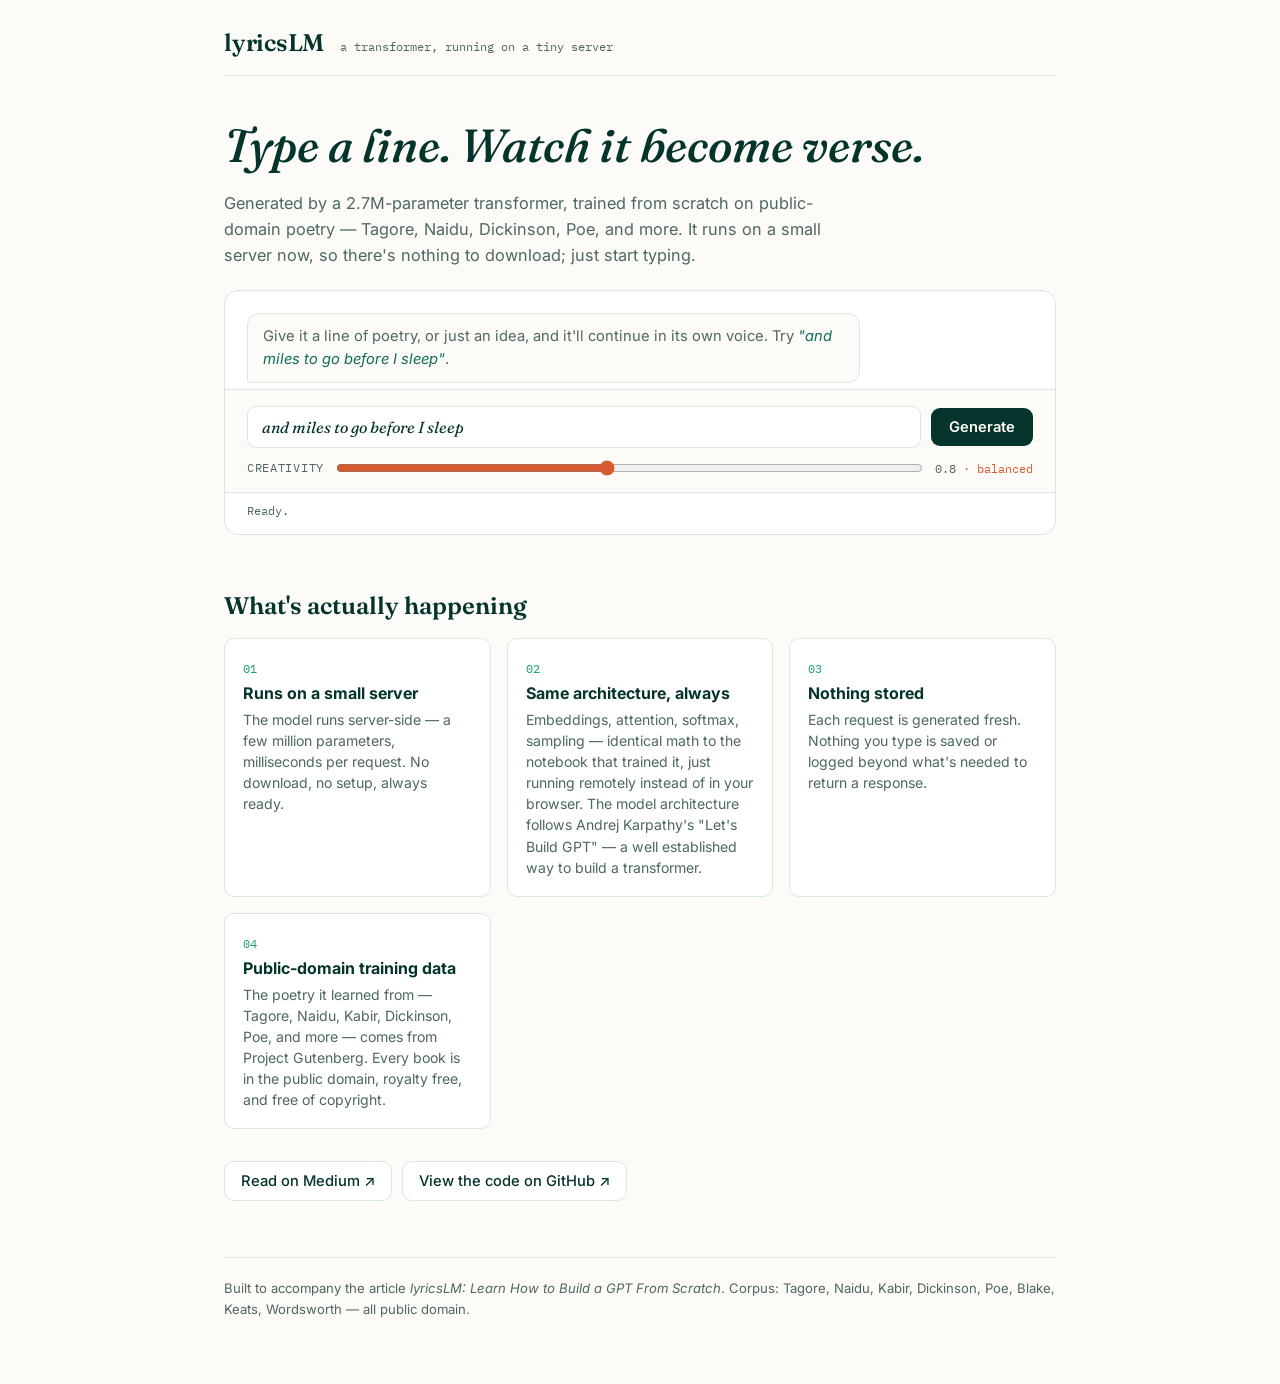
==== frontend/index.html @ ad1e3934 "Merge demo into main page, update copy, add data-source card, update GitHub link" ====
<!doctype html>
<html lang="en">
<head>
<meta charset="utf-8">
<meta name="viewport" content="width=device-width, initial-scale=1">
<title>lyricsLM — a transformer, running on a tiny server</title>
<meta name="description" content="A 2.7M-parameter transformer, trained from scratch on public-domain poetry — Tagore, Naidu, Dickinson, Poe, and more. Type a line and watch it become verse.">
<link rel="preconnect" href="https://fonts.googleapis.com">
<link rel="preconnect" href="https://fonts.gstatic.com" crossorigin>
<link href="https://fonts.googleapis.com/css2?family=Fraunces:ital,opsz,wght@0,9..144,400;0,9..144,600;1,9..144,500&family=Inter:wght@400;500;600&family=IBM+Plex+Mono:wght@400;500&display=swap" rel="stylesheet">
<link rel="stylesheet" href="css/styles.css">
</head>
<body>

<div class="page">

  <header class="topbar">
    <div class="brand">
      <span class="brand-mark">lyricsLM</span>
      <span class="brand-tag">a transformer, running on a tiny server</span>
    </div>
  </header>

  <section class="intro">
    <h1>Type a line. Watch it become verse.</h1>
    <p>Generated by a 2.7M-parameter transformer, trained from scratch on public-domain
      poetry — Tagore, Naidu, Dickinson, Poe, and more. It runs on a small server now,
      so there's nothing to download; just start typing.</p>
  </section>

  <div class="chat-panel">
    <div class="chat-log" id="chat-log">
      <div class="bubble model intro-bubble">
        <div class="bubble-inner">Give it a line of poetry, or just an idea, and it'll continue in its own voice. Try <em>"and miles to go before I sleep"</em>.</div>
      </div>
    </div>

    <div class="composer">
      <div class="composer-row">
        <input id="seed-input" type="text" placeholder="and miles to go before I sleep" value="and miles to go before I sleep">
        <button id="send-btn">Generate</button>
      </div>
      <div class="controls-row">
        <div class="temp-control">
          <span class="temp-name">Creativity</span>
          <input type="range" id="temp-slider" min="0.2" max="1.5" step="0.1" value="0.8">
          <span class="temp-readout" id="temp-readout">0.8 <span class="temp-mood">· balanced</span></span>
        </div>
      </div>
    </div>

    <div class="status-line" id="status-line">Ready.</div>
  </div>

  <section class="how-panel">
    <h2>What's actually happening</h2>
    <div class="how-grid">
      <div class="how-card">
        <span class="how-num">01</span>
        <h3>Runs on a small server</h3>
        <p>The model runs server-side — a few million parameters, milliseconds per
          request. No download, no setup, always ready.</p>
      </div>
      <div class="how-card">
        <span class="how-num">02</span>
        <h3>Same architecture, always</h3>
        <p>Embeddings, attention, softmax, sampling — identical math to the notebook
          that trained it, just running remotely instead of in your browser. The model
          architecture follows Andrej Karpathy's "Let's Build GPT" — a well established
          way to build a transformer.</p>
      </div>
      <div class="how-card">
        <span class="how-num">03</span>
        <h3>Nothing stored</h3>
        <p>Each request is generated fresh. Nothing you type is saved or logged beyond
          what's needed to return a response.</p>
      </div>
      <div class="how-card">
        <span class="how-num">04</span>
        <h3>Public-domain training data</h3>
        <p>The poetry it learned from — Tagore, Naidu, Kabir, Dickinson, Poe, and more —
          comes from Project Gutenberg. Every book is in the public domain, royalty free,
          and free of copyright.</p>
      </div>
    </div>
  </section>

  <div class="landing-links">
    <a class="landing-link" href="https://medium.com/@biswas.partha/lyricslm-build-and-train-a-gpt-style-language-model-from-scratch-53d97773d7e1?sharedUserId=biswas.partha" target="_blank" rel="noopener">
      Read on Medium ↗
    </a>
    <a class="landing-link" href="https://github.com/parthabiswas1/lyricsLM/blob/main/notebook/lyricsLM_public.ipynb" target="_blank" rel="noopener">
      View the code on GitHub ↗
    </a>
  </div>

  <footer class="foot">
    Built to accompany the article <em>lyricsLM: Learn How to Build a GPT From Scratch</em>.
    Corpus: Tagore, Naidu, Kabir, Dickinson, Poe, Blake, Keats, Wordsworth — all public domain.
  </footer>

</div>

<script src="js/app.js"></script>
</body>
</html>
---- frontend/css/styles.css ----
:root {
  --ink: #04342C;
  --green-deep: #0F6E56;
  --green: #1D9E75;
  --green-pale: #E7F3EE;
  --orange: #D85A30;
  --orange-pale: #FBEAE3;
  --paper: #FCFBF7;
  --paper-raised: #FFFFFF;
  --line: #DCE6E1;
  --text: #16302A;
  --text-soft: #4C685F;
  --radius: 10px;
  --serif: 'Fraunces', Georgia, serif;
  --sans: 'Inter', -apple-system, BlinkMacSystemFont, sans-serif;
  --mono: 'IBM Plex Mono', ui-monospace, monospace;
}

* { box-sizing: border-box; }

html, body {
  margin: 0;
  background: var(--paper);
  color: var(--text);
  font-family: var(--sans);
  -webkit-font-smoothing: antialiased;
}

a { color: var(--green-deep); }

.page {
  max-width: 880px;
  margin: 0 auto;
  padding: 0 24px 64px;
}

/* ---- top bar ---- */

.topbar {
  display: flex;
  align-items: baseline;
  justify-content: space-between;
  padding: 28px 0 18px;
  border-bottom: 1px solid var(--line);
  flex-wrap: wrap;
  gap: 8px;
}

.brand-mark {
  font-family: var(--serif);
  font-weight: 600;
  font-size: 1.5rem;
  color: var(--ink);
  letter-spacing: -0.01em;
}

.brand-tag {
  font-family: var(--mono);
  font-size: 0.78rem;
  color: var(--text-soft);
  margin-left: 12px;
}

.brand-link {
  font-family: var(--mono);
  font-size: 0.82rem;
  text-decoration: none;
  color: var(--green-deep);
  white-space: nowrap;
}
.brand-link:hover { color: var(--orange); }

/* ---- banner ---- */

.banner {
  margin-top: 18px;
  padding: 12px 16px;
  background: var(--orange-pale);
  border: 1px solid #F0C7B4;
  border-radius: var(--radius);
  font-size: 0.9rem;
  color: #8A3A1E;
}

/* ---- intro ---- */

.intro { margin-top: 44px; }

.intro h1 {
  font-family: var(--serif);
  font-weight: 500;
  font-style: italic;
  font-size: clamp(2rem, 5vw, 2.9rem);
  line-height: 1.12;
  margin: 0 0 18px;
  color: var(--ink);
}

.intro p {
  max-width: 60ch;
  font-size: 1.02rem;
  line-height: 1.6;
  color: var(--text-soft);
  margin: 0;
}

/* ---- checkpoint picker ---- */

.checkpoint-picker { margin-top: 40px; }

.picker-label {
  font-family: var(--mono);
  font-size: 0.75rem;
  text-transform: uppercase;
  letter-spacing: 0.08em;
  color: var(--text-soft);
  margin-bottom: 10px;
}

.tabs {
  display: flex;
  gap: 10px;
  flex-wrap: wrap;
}

.tab {
  flex: 1 1 140px;
  display: flex;
  flex-direction: column;
  align-items: flex-start;
  gap: 2px;
  padding: 12px 16px;
  background: var(--paper-raised);
  border: 1px solid var(--line);
  border-radius: var(--radius);
  cursor: pointer;
  font-family: var(--sans);
  text-align: left;
  transition: border-color 0.15s ease, background 0.15s ease, transform 0.1s ease;
}

.tab:hover:not(:disabled) { border-color: var(--green); transform: translateY(-1px); }
.tab:disabled { opacity: 0.55; cursor: default; }

.tab .tab-label {
  font-weight: 600;
  font-size: 0.98rem;
  color: var(--ink);
}
.tab .tab-sub {
  font-family: var(--mono);
  font-size: 0.72rem;
  color: var(--text-soft);
}

.tab.active {
  background: var(--ink);
  border-color: var(--ink);
}
.tab.active .tab-label { color: var(--paper); }
.tab.active .tab-sub { color: var(--green); }

/* ---- checkpoint load progress ---- */

.load-progress {
  margin-top: 12px;
  height: 5px;
  background: var(--green-pale);
  border-radius: 999px;
  overflow: hidden;
}

.load-progress-fill {
  height: 100%;
  width: 0%;
  background: var(--green);
  border-radius: 999px;
  transition: width 0.15s ease;
}

.tab.loading { position: relative; }
.tab.loading .tab-sub::after {
  content: ' \00b7 loading\2026';
  color: var(--orange);
}

/* ---- chat panel ---- */

.chat-panel {
  margin-top: 22px;
  border: 1px solid var(--line);
  border-radius: 14px;
  background: var(--paper-raised);
  overflow: hidden;
}

.chat-log {
  padding: 22px 22px 6px;
  max-height: 420px;
  overflow-y: auto;
  display: flex;
  flex-direction: column;
  gap: 14px;
}

.bubble { display: flex; }
.bubble.user { justify-content: flex-end; }
.bubble.model { justify-content: flex-start; }

.bubble-inner {
  max-width: 78%;
  padding: 11px 15px;
  border-radius: 12px;
  line-height: 1.55;
  font-size: 0.98rem;
  white-space: pre-wrap;
}

.bubble.user .bubble-inner {
  background: var(--green-pale);
  color: var(--ink);
  border-bottom-right-radius: 3px;
}

.bubble.model .bubble-inner {
  background: var(--paper);
  border: 1px solid var(--line);
  color: var(--ink);
  font-family: var(--serif);
  font-style: italic;
  font-size: 1.05rem;
  border-bottom-left-radius: 3px;
}

.bubble.model.intro-bubble .bubble-inner {
  font-family: var(--sans);
  font-style: normal;
  color: var(--text-soft);
  font-size: 0.92rem;
}

.bubble.model.intro-bubble em { color: var(--green-deep); font-style: italic; }

/* ---- composer ---- */

.composer {
  border-top: 1px solid var(--line);
  padding: 16px 22px 14px;
  background: var(--paper);
}

.composer-row {
  display: flex;
  align-items: center;
  gap: 10px;
}

.composer-row + .controls-row { margin-top: 10px; }

#seed-input {
  flex: 1;
  font-family: var(--serif);
  font-style: italic;
  font-size: 1rem;
  padding: 10px 14px;
  border: 1px solid var(--line);
  border-radius: 9px;
  background: var(--paper-raised);
  color: var(--ink);
}
#seed-input:focus { outline: 2px solid var(--green); outline-offset: 1px; }

#send-btn {
  font-family: var(--sans);
  font-weight: 600;
  font-size: 0.92rem;
  padding: 10px 18px;
  background: var(--ink);
  color: var(--paper);
  border: none;
  border-radius: 9px;
  cursor: pointer;
  white-space: nowrap;
  transition: background 0.15s ease;
}
#send-btn:hover:not(:disabled) { background: var(--green-deep); }
#send-btn:disabled { opacity: 0.5; cursor: default; }

.temp-control {
  display: flex;
  align-items: center;
  gap: 10px;
  width: 100%;
}
.temp-name {
  font-family: var(--mono);
  font-size: 0.72rem;
  text-transform: uppercase;
  letter-spacing: 0.06em;
  color: var(--text-soft);
  white-space: nowrap;
}
#temp-slider {
  flex: 1;
  accent-color: var(--orange);
}
.temp-readout {
  font-family: var(--mono);
  font-size: 0.78rem;
  color: var(--text-soft);
  white-space: nowrap;
  min-width: 96px;
  text-align: right;
}
.temp-mood { color: var(--orange); }

.status-line {
  font-family: var(--mono);
  font-size: 0.76rem;
  color: var(--text-soft);
  padding: 10px 22px 16px;
  border-top: 1px solid var(--line);
}

/* ---- how panel ---- */

.how-panel { margin-top: 56px; }
.how-panel h2 {
  font-family: var(--serif);
  font-weight: 600;
  font-size: 1.5rem;
  color: var(--ink);
  margin: 0 0 18px;
}

.how-grid {
  display: grid;
  grid-template-columns: repeat(auto-fit, minmax(220px, 1fr));
  gap: 16px;
}

.how-card {
  padding: 18px;
  border: 1px solid var(--line);
  border-radius: var(--radius);
  background: var(--paper-raised);
}

.how-num {
  font-family: var(--mono);
  font-size: 0.78rem;
  color: var(--green);
}

.how-card h3 {
  font-family: var(--sans);
  font-size: 1rem;
  margin: 6px 0 6px;
  color: var(--ink);
}

.how-card p {
  font-size: 0.88rem;
  line-height: 1.5;
  color: var(--text-soft);
  margin: 0;
}

/* ---- footer ---- */

.foot {
  margin-top: 56px;
  padding-top: 20px;
  border-top: 1px solid var(--line);
  font-size: 0.82rem;
  color: var(--text-soft);
  line-height: 1.6;
}

/* ---- responsive ---- */

@media (max-width: 640px) {
  .how-grid { grid-template-columns: 1fr; }
  .tabs { flex-direction: column; }
  .tab { flex: 1 1 auto; }
  .landing-links { flex-direction: column; }
}

/* ---- landing page ---- */

.landing-hero { margin-top: 44px; }

.landing-kicker {
  font-family: var(--mono);
  font-size: 0.75rem;
  text-transform: uppercase;
  letter-spacing: 0.08em;
  color: var(--green-deep);
  margin-bottom: 14px;
}

.landing-hero h1 {
  font-family: var(--serif);
  font-weight: 500;
  font-size: clamp(1.7rem, 4.2vw, 2.5rem);
  line-height: 1.28;
  margin: 0 0 20px;
  color: var(--ink);
  max-width: 22ch;
}

.landing-hero .subhead {
  max-width: 62ch;
  font-size: 1.05rem;
  line-height: 1.65;
  color: var(--text-soft);
  margin: 0 0 28px;
}

.landing-links {
  display: flex;
  gap: 10px;
  flex-wrap: wrap;
  margin-bottom: 8px;
}

.page > .landing-links { margin-top: 32px; }

.landing-link {
  display: inline-flex;
  align-items: center;
  gap: 8px;
  padding: 10px 16px;
  border: 1px solid var(--line);
  border-radius: var(--radius);
  background: var(--paper-raised);
  color: var(--ink);
  text-decoration: none;
  font-family: var(--sans);
  font-weight: 500;
  font-size: 0.92rem;
  transition: border-color 0.15s ease, transform 0.1s ease;
}
.landing-link:hover { border-color: var(--green); transform: translateY(-1px); color: var(--green-deep); }

.landing-link.primary {
  background: var(--ink);
  border-color: var(--ink);
  color: var(--paper);
}
.landing-link.primary:hover { background: var(--green-deep); border-color: var(--green-deep); color: var(--paper); }

.landing-tagline {
  margin-top: 56px;
  padding: 32px 0;
  border-top: 1px solid var(--line);
  border-bottom: 1px solid var(--line);
}

.landing-tagline h2 {
  font-family: var(--serif);
  font-weight: 500;
  font-style: italic;
  font-size: clamp(1.8rem, 4.5vw, 2.6rem);
  line-height: 1.15;
  margin: 0 0 16px;
  color: var(--ink);
}

.landing-tagline p {
  max-width: 60ch;
  font-size: 1.02rem;
  line-height: 1.6;
  color: var(--text-soft);
  margin: 0;
}

.landing-cta {
  margin-top: 40px;
  text-align: center;
}

.landing-cta .landing-link.primary {
  padding: 14px 28px;
  font-size: 1rem;
}

/* ---- reduced motion ---- */

@media (prefers-reduced-motion: reduce) {
  .tab { transition: none; }
}
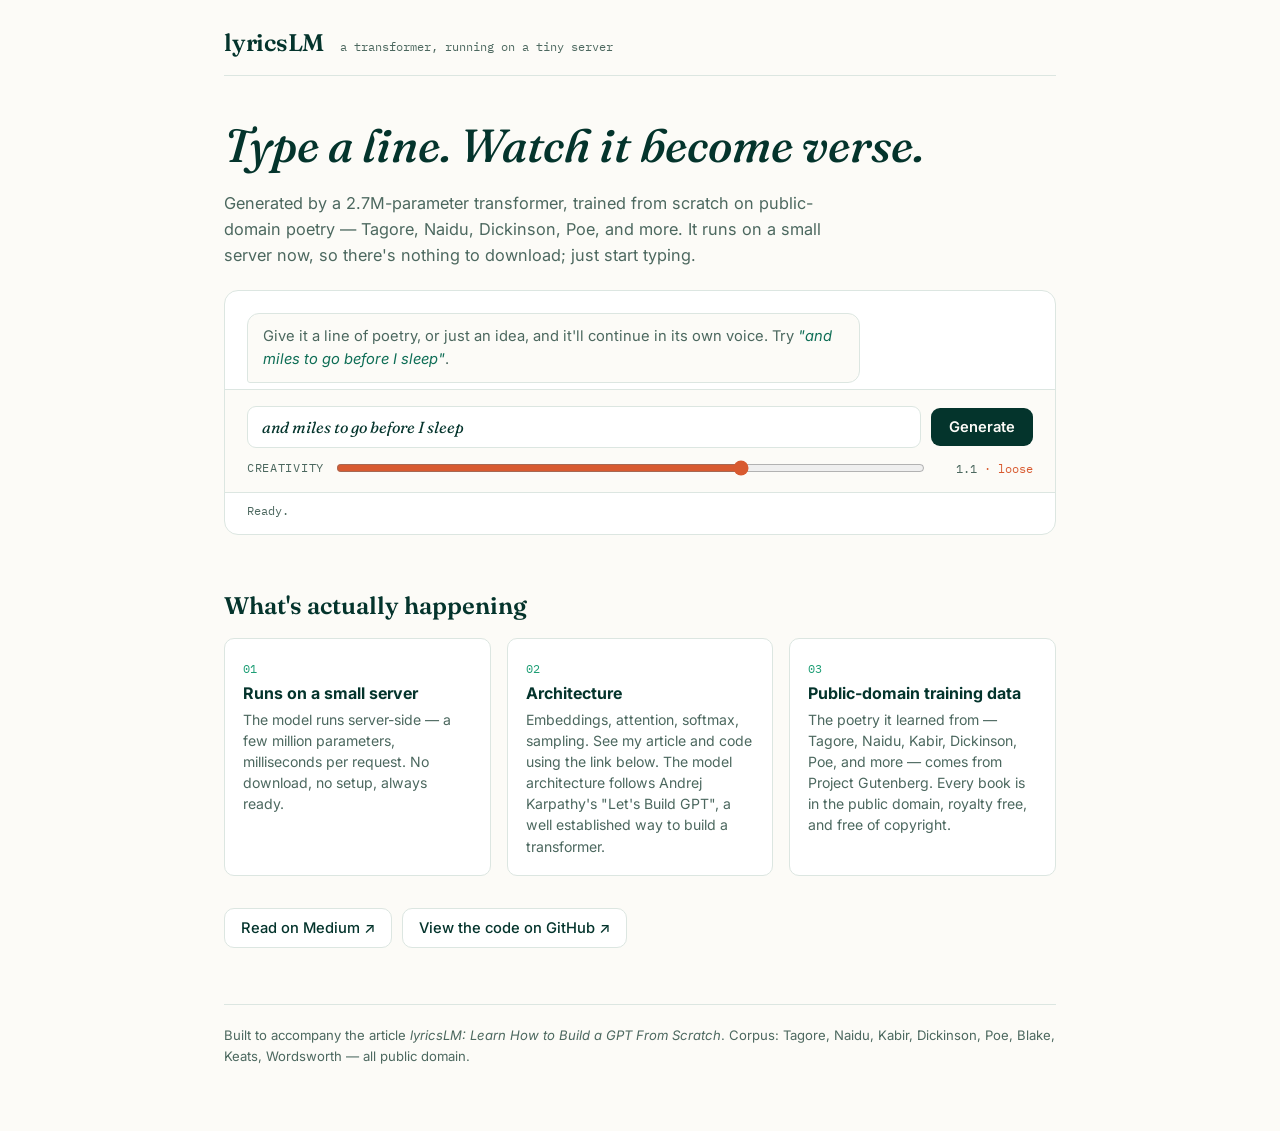
==== commit b41f9383: "Drop card 3, update architecture card copy, default creativity to loose (1.1)" ====
--- a/frontend/index.html
+++ b/frontend/index.html
@@ -43,8 +43,8 @@
       <div class="controls-row">
         <div class="temp-control">
           <span class="temp-name">Creativity</span>
-          <input type="range" id="temp-slider" min="0.2" max="1.5" step="0.1" value="0.8">
-          <span class="temp-readout" id="temp-readout">0.8 <span class="temp-mood">· balanced</span></span>
+          <input type="range" id="temp-slider" min="0.2" max="1.5" step="0.1" value="1.1">
+          <span class="temp-readout" id="temp-readout">1.1 <span class="temp-mood">· loose</span></span>
         </div>
       </div>
     </div>
@@ -63,20 +63,13 @@
       </div>
       <div class="how-card">
         <span class="how-num">02</span>
-        <h3>Same architecture, always</h3>
-        <p>Embeddings, attention, softmax, sampling — identical math to the notebook
-          that trained it, just running remotely instead of in your browser. The model
-          architecture follows Andrej Karpathy's "Let's Build GPT" — a well established
-          way to build a transformer.</p>
+        <h3>Architecture</h3>
+        <p>Embeddings, attention, softmax, sampling. See my article and code using the
+          link below. The model architecture follows Andrej Karpathy's "Let's Build GPT",
+          a well established way to build a transformer.</p>
       </div>
       <div class="how-card">
         <span class="how-num">03</span>
-        <h3>Nothing stored</h3>
-        <p>Each request is generated fresh. Nothing you type is saved or logged beyond
-          what's needed to return a response.</p>
-      </div>
-      <div class="how-card">
-        <span class="how-num">04</span>
         <h3>Public-domain training data</h3>
         <p>The poetry it learned from — Tagore, Naidu, Kabir, Dickinson, Poe, and more —
           comes from Project Gutenberg. Every book is in the public domain, royalty free,
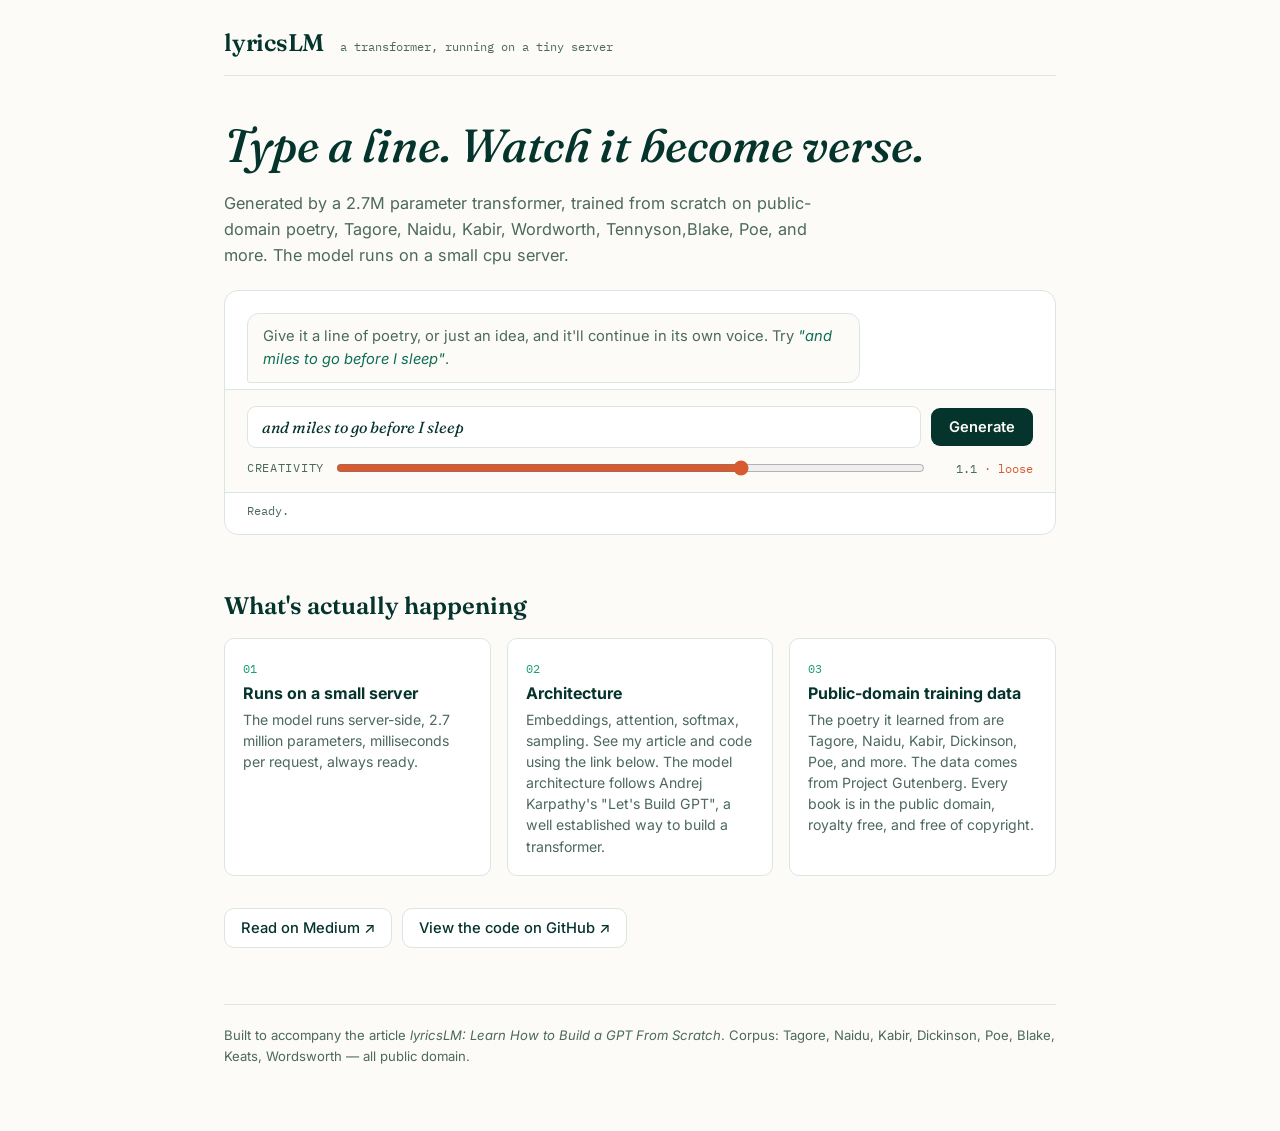
==== commit 2880c553: "Update frontend" ====
--- a/frontend/index.html
+++ b/frontend/index.html
@@ -23,9 +23,9 @@
 
   <section class="intro">
     <h1>Type a line. Watch it become verse.</h1>
-    <p>Generated by a 2.7M-parameter transformer, trained from scratch on public-domain
-      poetry — Tagore, Naidu, Dickinson, Poe, and more. It runs on a small server now,
-      so there's nothing to download; just start typing.</p>
+    <p>Generated by a 2.7M parameter transformer, trained from scratch on public-domain
+      poetry, Tagore, Naidu, Kabir, Wordworth, Tennyson,Blake, Poe, and more. The model runs on a small cpu server.
+      </p>
   </section>
 
   <div class="chat-panel">
@@ -58,8 +58,8 @@
       <div class="how-card">
         <span class="how-num">01</span>
         <h3>Runs on a small server</h3>
-        <p>The model runs server-side — a few million parameters, milliseconds per
-          request. No download, no setup, always ready.</p>
+        <p>The model runs server-side, 2.7 million parameters, milliseconds per
+          request, always ready.</p>
       </div>
       <div class="how-card">
         <span class="how-num">02</span>
@@ -71,8 +71,8 @@
       <div class="how-card">
         <span class="how-num">03</span>
         <h3>Public-domain training data</h3>
-        <p>The poetry it learned from — Tagore, Naidu, Kabir, Dickinson, Poe, and more —
-          comes from Project Gutenberg. Every book is in the public domain, royalty free,
+        <p>The poetry it learned from are Tagore, Naidu, Kabir, Dickinson, Poe, and more.
+          The data comes from Project Gutenberg. Every book is in the public domain, royalty free,
           and free of copyright.</p>
       </div>
     </div>
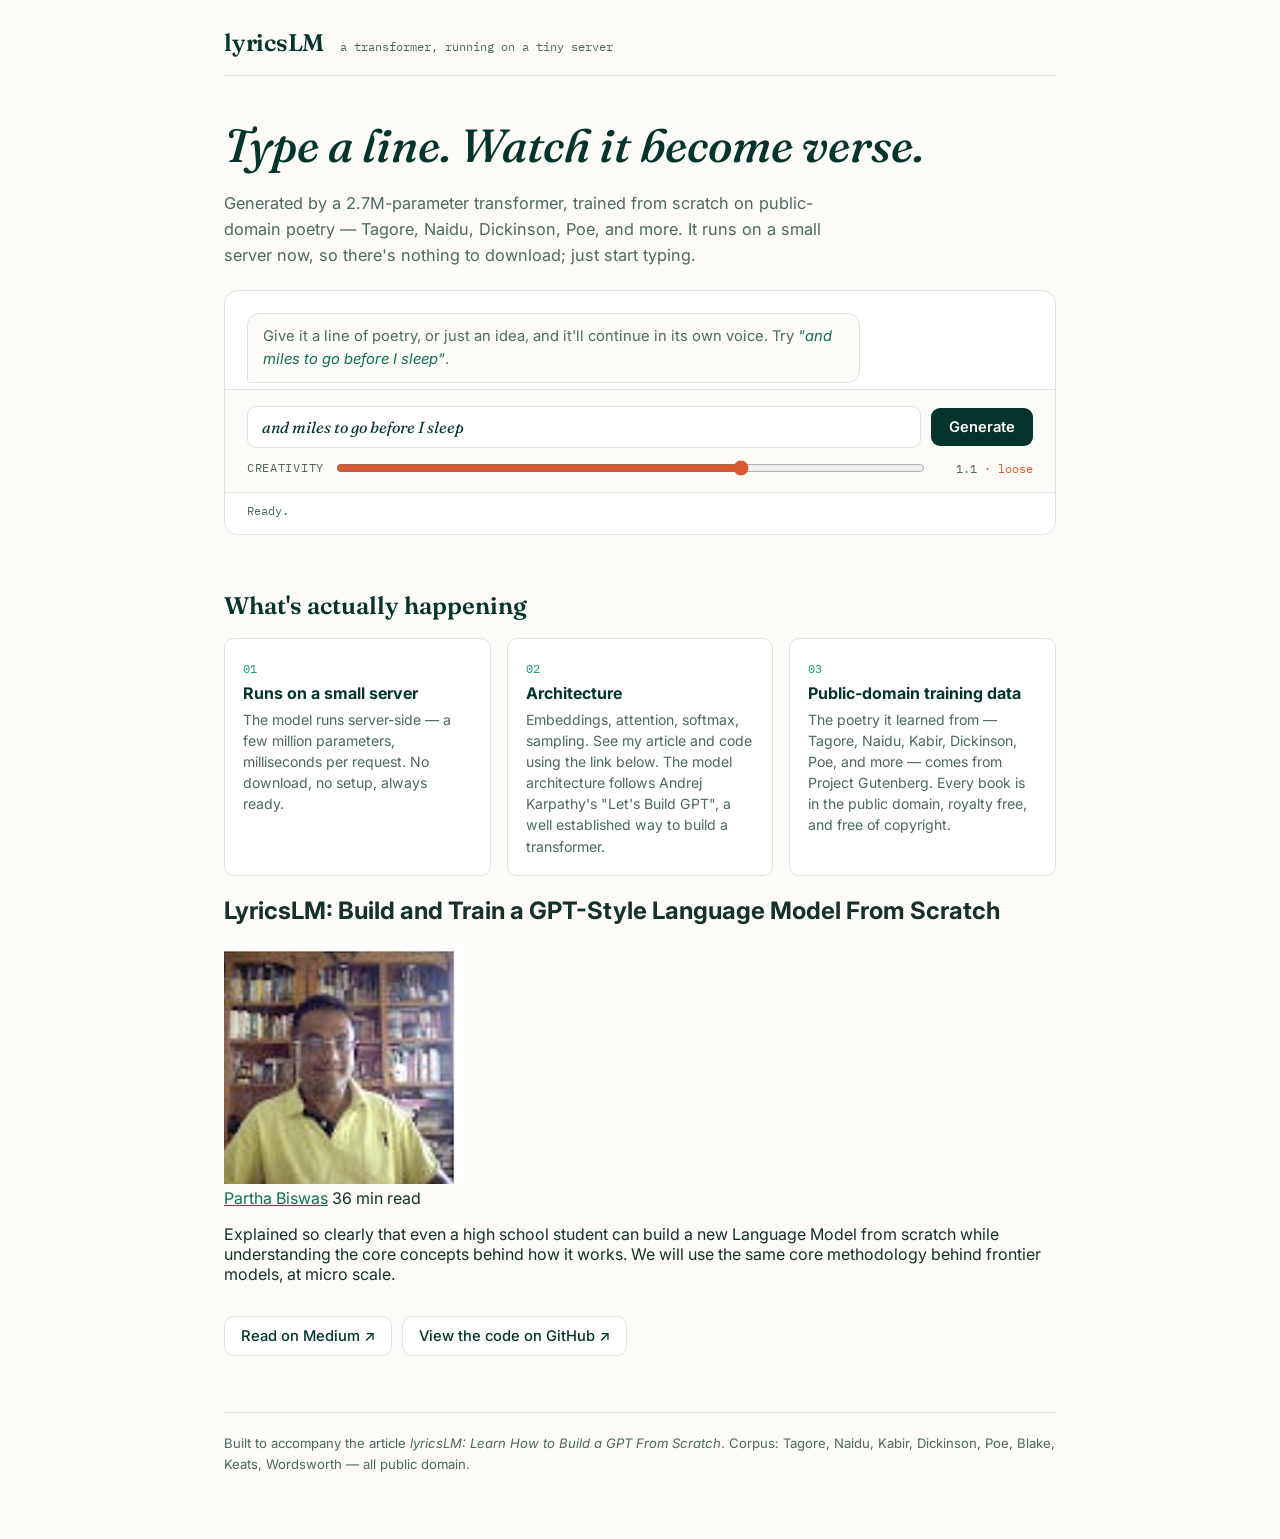
==== commit a4b5fb26: "Update frontend" ====
--- a/frontend/index.html
+++ b/frontend/index.html
@@ -23,9 +23,9 @@
 
   <section class="intro">
     <h1>Type a line. Watch it become verse.</h1>
-    <p>Generated by a 2.7M parameter transformer, trained from scratch on public-domain
-      poetry, Tagore, Naidu, Kabir, Wordworth, Tennyson,Blake, Poe, and more. The model runs on a small cpu server.
-      </p>
+    <p>Generated by a 2.7M-parameter transformer, trained from scratch on public-domain
+      poetry — Tagore, Naidu, Dickinson, Poe, and more. It runs on a small server now,
+      so there's nothing to download; just start typing.</p>
   </section>
 
   <div class="chat-panel">
@@ -58,8 +58,8 @@
       <div class="how-card">
         <span class="how-num">01</span>
         <h3>Runs on a small server</h3>
-        <p>The model runs server-side, 2.7 million parameters, milliseconds per
-          request, always ready.</p>
+        <p>The model runs server-side — a few million parameters, milliseconds per
+          request. No download, no setup, always ready.</p>
       </div>
       <div class="how-card">
         <span class="how-num">02</span>
@@ -71,11 +71,27 @@
       <div class="how-card">
         <span class="how-num">03</span>
         <h3>Public-domain training data</h3>
-        <p>The poetry it learned from are Tagore, Naidu, Kabir, Dickinson, Poe, and more.
-          The data comes from Project Gutenberg. Every book is in the public domain, royalty free,
+        <p>The poetry it learned from — Tagore, Naidu, Kabir, Dickinson, Poe, and more —
+          comes from Project Gutenberg. Every book is in the public domain, royalty free,
           and free of copyright.</p>
       </div>
     </div>
+  </section>
+
+  <section class="article-header">
+    <h2 class="article-title">LyricsLM: Build and Train a GPT-Style Language Model From Scratch</h2>
+    <div class="article-meta">
+      <a class="article-avatar" href="https://medium.com/@biswas.partha" target="_blank" rel="noopener">
+        <img src="author-photo.png" alt="Partha Biswas">
+      </a>
+      <div class="article-meta-text">
+        <a class="article-byline" href="https://medium.com/@biswas.partha?source=post_page---byline--53d97773d7e1---------------------------------------" target="_blank" rel="noopener">Partha Biswas</a>
+        <span class="article-readtime">36 min read</span>
+      </div>
+    </div>
+    <p class="article-dek">Explained so clearly that even a high school student can build a new Language Model
+      from scratch while understanding the core concepts behind how it works. We will use the same
+      core methodology behind frontier models, at micro scale.</p>
   </section>
 
   <div class="landing-links">
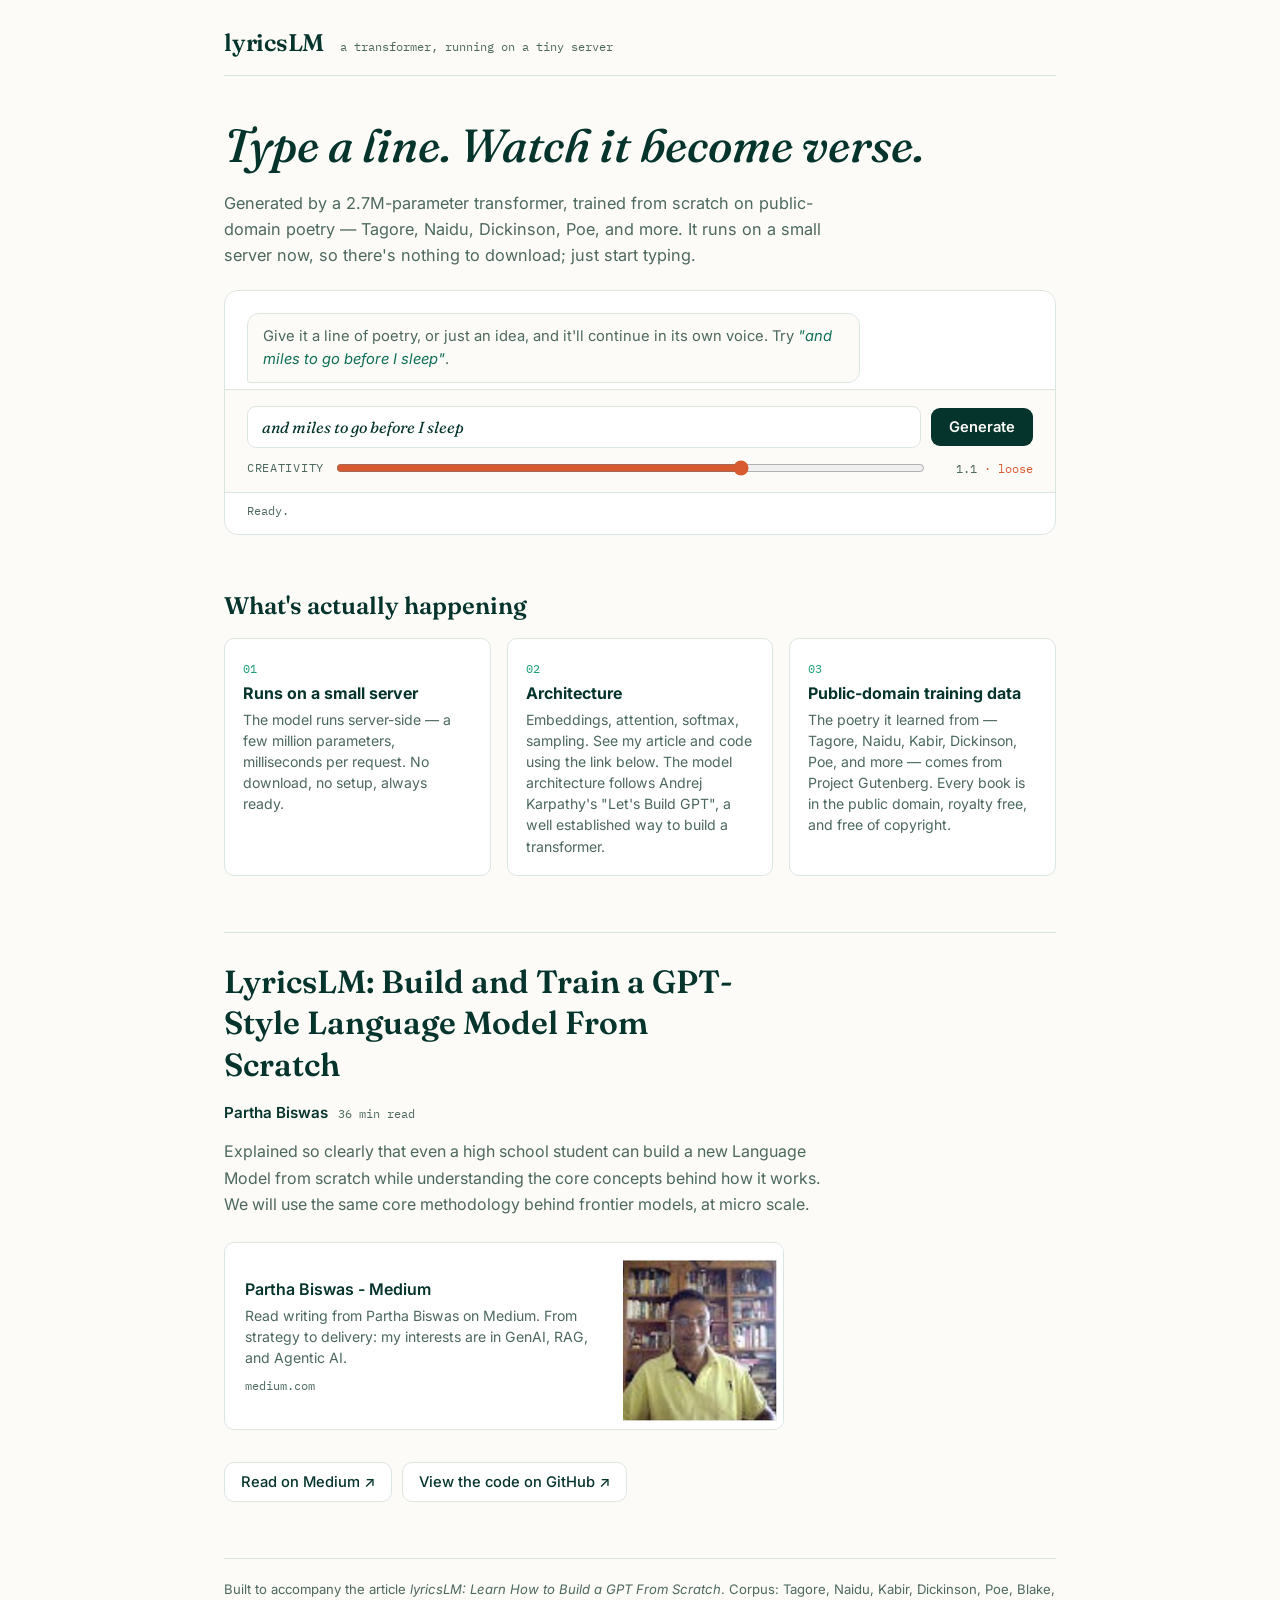
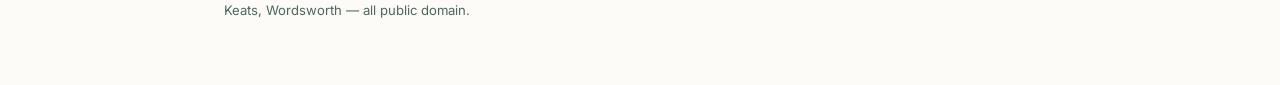
==== commit 6c2c7aac: "Update frontend" ====
--- a/frontend/index.html
+++ b/frontend/index.html
@@ -81,17 +81,22 @@
   <section class="article-header">
     <h2 class="article-title">LyricsLM: Build and Train a GPT-Style Language Model From Scratch</h2>
     <div class="article-meta">
-      <a class="article-avatar" href="https://medium.com/@biswas.partha" target="_blank" rel="noopener">
-        <img src="author-photo.png" alt="Partha Biswas">
-      </a>
-      <div class="article-meta-text">
-        <a class="article-byline" href="https://medium.com/@biswas.partha?source=post_page---byline--53d97773d7e1---------------------------------------" target="_blank" rel="noopener">Partha Biswas</a>
-        <span class="article-readtime">36 min read</span>
-      </div>
+      <a class="article-byline" href="https://medium.com/@biswas.partha?source=post_page---byline--53d97773d7e1---------------------------------------" target="_blank" rel="noopener">Partha Biswas</a>
+      <span class="article-readtime">36 min read</span>
     </div>
     <p class="article-dek">Explained so clearly that even a high school student can build a new Language Model
       from scratch while understanding the core concepts behind how it works. We will use the same
       core methodology behind frontier models, at micro scale.</p>
+
+    <a class="medium-card" href="https://medium.com/@biswas.partha?source=post_page-----53d97773d7e1---------------------------------------" target="_blank" rel="noopener">
+      <div class="medium-card-text">
+        <div class="medium-card-title">Partha Biswas - Medium</div>
+        <div class="medium-card-desc">Read writing from Partha Biswas on Medium. From strategy to
+          delivery: my interests are in GenAI, RAG, and Agentic AI.</div>
+        <div class="medium-card-domain">medium.com</div>
+      </div>
+      <img class="medium-card-img" src="author-photo-large.png" alt="Partha Biswas">
+    </a>
   </section>
 
   <div class="landing-links">
--- a/frontend/css/styles.css
+++ b/frontend/css/styles.css
@@ -490,3 +490,113 @@
 @media (prefers-reduced-motion: reduce) {
   .tab { transition: none; }
 }
+
+/* ---- article header (title / byline / dek) ---- */
+
+.article-header {
+  margin-top: 56px;
+  padding-top: 28px;
+  border-top: 1px solid var(--line);
+}
+
+.article-title {
+  font-family: var(--serif);
+  font-weight: 600;
+  font-size: clamp(1.5rem, 3.4vw, 2rem);
+  line-height: 1.3;
+  color: var(--ink);
+  margin: 0 0 18px;
+  max-width: 26ch;
+}
+
+.article-meta {
+  display: flex;
+  align-items: baseline;
+  gap: 10px;
+  margin-bottom: 16px;
+}
+
+.article-byline {
+  font-family: var(--sans);
+  font-weight: 600;
+  font-size: 0.95rem;
+  color: var(--ink);
+  text-decoration: none;
+}
+.article-byline:hover { color: var(--green-deep); text-decoration: underline; }
+
+.article-readtime {
+  font-family: var(--mono);
+  font-size: 0.78rem;
+  color: var(--text-soft);
+}
+
+.article-dek {
+  font-family: var(--sans);
+  font-size: 1rem;
+  line-height: 1.65;
+  color: var(--text-soft);
+  max-width: 62ch;
+  margin: 0 0 24px;
+}
+
+/* ---- medium link-preview card ---- */
+
+.medium-card {
+  display: flex;
+  align-items: stretch;
+  justify-content: space-between;
+  gap: 16px;
+  border: 1px solid var(--line);
+  border-radius: var(--radius);
+  background: var(--paper-raised);
+  overflow: hidden;
+  text-decoration: none;
+  max-width: 560px;
+  transition: border-color 0.15s ease, transform 0.1s ease;
+}
+.medium-card:hover { border-color: var(--green); transform: translateY(-1px); }
+
+.medium-card-text {
+  display: flex;
+  flex-direction: column;
+  justify-content: center;
+  gap: 6px;
+  padding: 18px 0 18px 20px;
+  min-width: 0;
+}
+
+.medium-card-title {
+  font-family: var(--sans);
+  font-weight: 600;
+  font-size: 1rem;
+  color: var(--ink);
+}
+
+.medium-card-desc {
+  font-family: var(--sans);
+  font-size: 0.88rem;
+  line-height: 1.5;
+  color: var(--text-soft);
+}
+
+.medium-card-domain {
+  font-family: var(--mono);
+  font-size: 0.75rem;
+  color: var(--text-soft);
+  margin-top: 4px;
+}
+
+.medium-card-img {
+  flex: none;
+  width: 160px;
+  height: auto;
+  object-fit: cover;
+  display: block;
+}
+
+@media (max-width: 560px) {
+  .medium-card { flex-direction: column; max-width: 100%; }
+  .medium-card-text { padding: 16px; order: 2; }
+  .medium-card-img { width: 100%; height: 180px; order: 1; }
+}
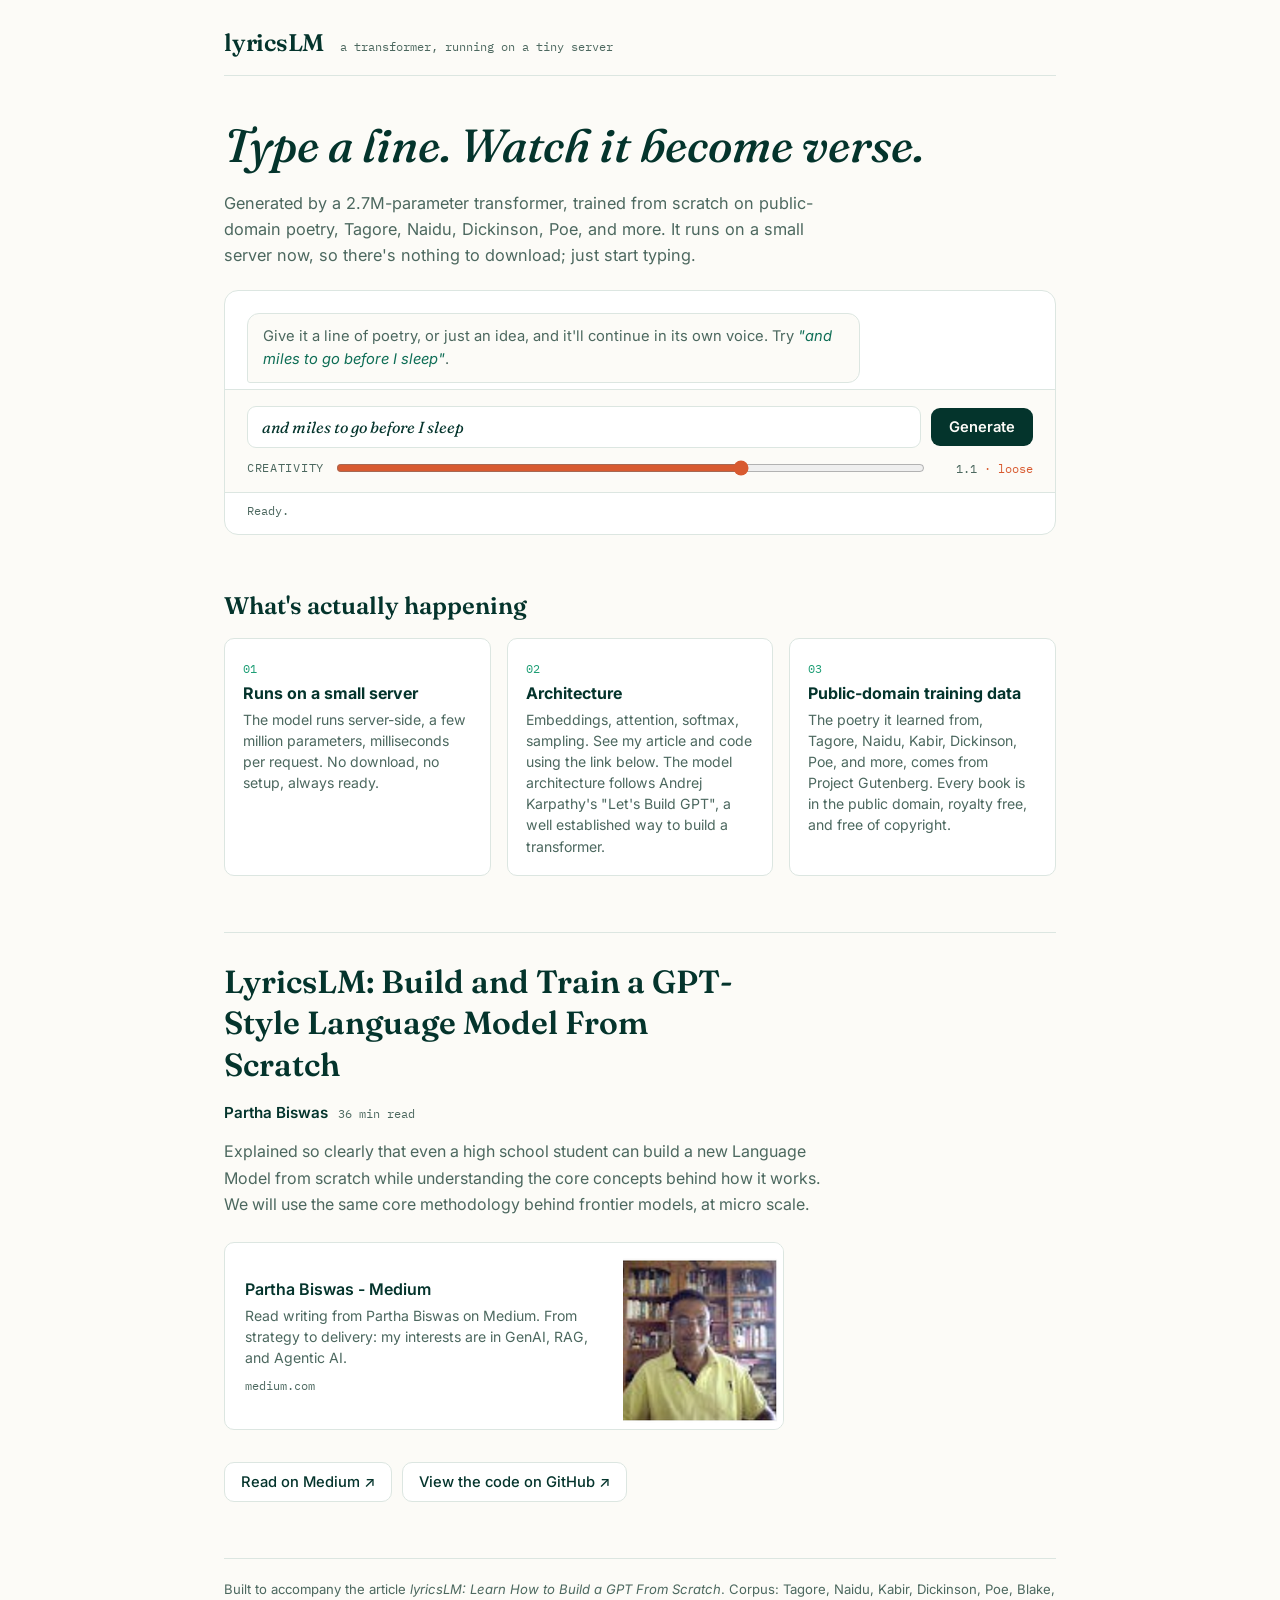
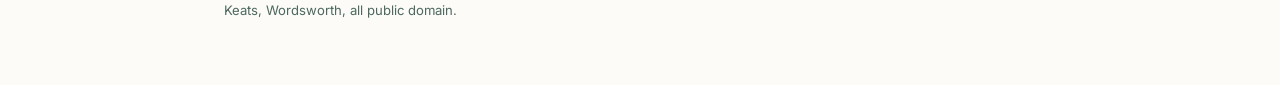
==== commit 2086c8e0: "Update frontend" ====
--- a/frontend/index.html
+++ b/frontend/index.html
@@ -3,8 +3,8 @@
 <head>
 <meta charset="utf-8">
 <meta name="viewport" content="width=device-width, initial-scale=1">
-<title>lyricsLM — a transformer, running on a tiny server</title>
-<meta name="description" content="A 2.7M-parameter transformer, trained from scratch on public-domain poetry — Tagore, Naidu, Dickinson, Poe, and more. Type a line and watch it become verse.">
+<title>lyricsLM, a transformer, running on a tiny server</title>
+<meta name="description" content="A 2.7M-parameter transformer, trained from scratch on public-domain poetry, Tagore, Naidu, Dickinson, Poe, and more. Type a line and watch it become verse.">
 <link rel="preconnect" href="https://fonts.googleapis.com">
 <link rel="preconnect" href="https://fonts.gstatic.com" crossorigin>
 <link href="https://fonts.googleapis.com/css2?family=Fraunces:ital,opsz,wght@0,9..144,400;0,9..144,600;1,9..144,500&family=Inter:wght@400;500;600&family=IBM+Plex+Mono:wght@400;500&display=swap" rel="stylesheet">
@@ -24,7 +24,7 @@
   <section class="intro">
     <h1>Type a line. Watch it become verse.</h1>
     <p>Generated by a 2.7M-parameter transformer, trained from scratch on public-domain
-      poetry — Tagore, Naidu, Dickinson, Poe, and more. It runs on a small server now,
+      poetry, Tagore, Naidu, Dickinson, Poe, and more. It runs on a small server now,
       so there's nothing to download; just start typing.</p>
   </section>
 
@@ -58,7 +58,7 @@
       <div class="how-card">
         <span class="how-num">01</span>
         <h3>Runs on a small server</h3>
-        <p>The model runs server-side — a few million parameters, milliseconds per
+        <p>The model runs server-side, a few million parameters, milliseconds per
           request. No download, no setup, always ready.</p>
       </div>
       <div class="how-card">
@@ -71,7 +71,7 @@
       <div class="how-card">
         <span class="how-num">03</span>
         <h3>Public-domain training data</h3>
-        <p>The poetry it learned from — Tagore, Naidu, Kabir, Dickinson, Poe, and more —
+        <p>The poetry it learned from, Tagore, Naidu, Kabir, Dickinson, Poe, and more,
           comes from Project Gutenberg. Every book is in the public domain, royalty free,
           and free of copyright.</p>
       </div>
@@ -110,7 +110,7 @@
 
   <footer class="foot">
     Built to accompany the article <em>lyricsLM: Learn How to Build a GPT From Scratch</em>.
-    Corpus: Tagore, Naidu, Kabir, Dickinson, Poe, Blake, Keats, Wordsworth — all public domain.
+    Corpus: Tagore, Naidu, Kabir, Dickinson, Poe, Blake, Keats, Wordsworth, all public domain.
   </footer>
 
 </div>
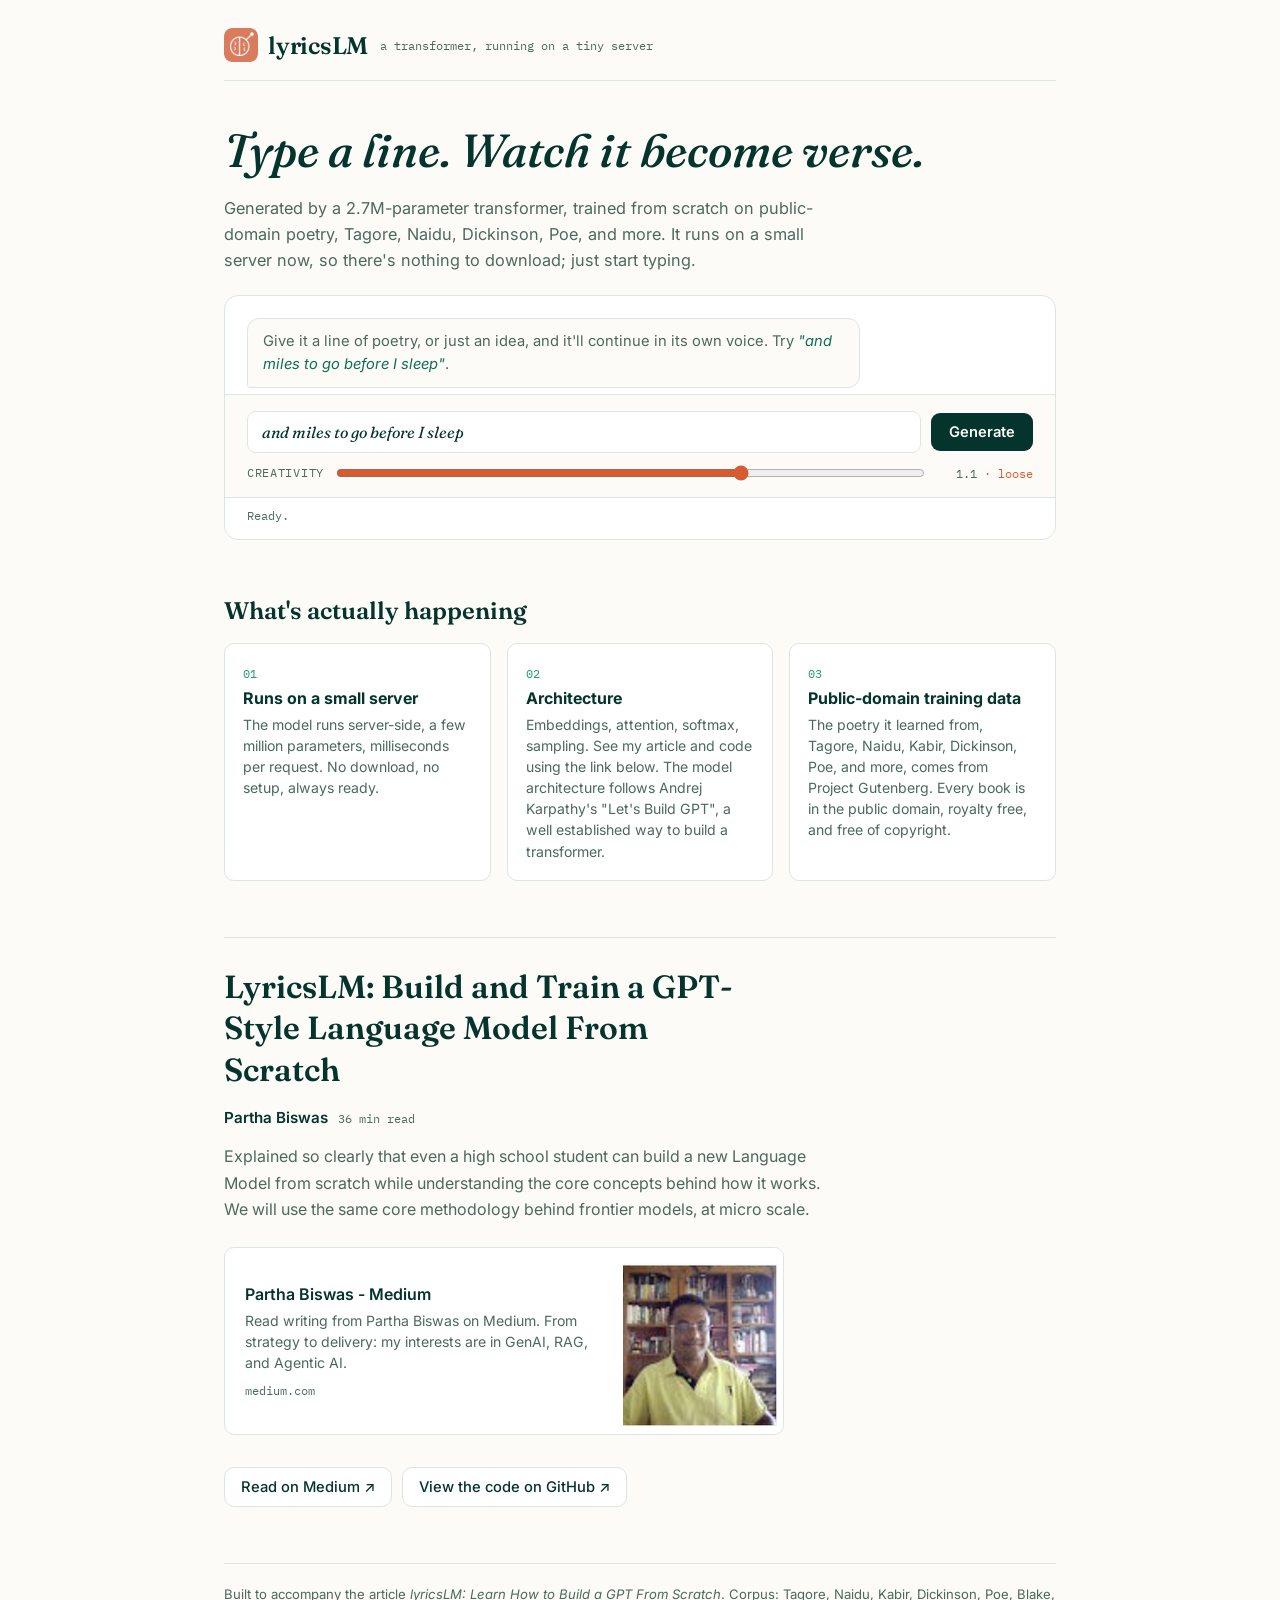
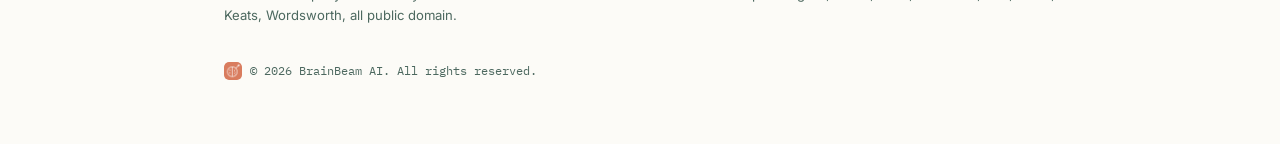
==== commit 4b8f7cfa: "Update frontend" ====
--- a/frontend/index.html
+++ b/frontend/index.html
@@ -16,6 +16,7 @@
 
   <header class="topbar">
     <div class="brand">
+      <img class="brand-icon" src="brainbeam-icon.png" alt="BrainBeam AI">
       <span class="brand-mark">lyricsLM</span>
       <span class="brand-tag">a transformer, running on a tiny server</span>
     </div>
@@ -113,6 +114,11 @@
     Corpus: Tagore, Naidu, Kabir, Dickinson, Poe, Blake, Keats, Wordsworth, all public domain.
   </footer>
 
+  <footer class="corp-foot">
+    <img class="corp-foot-icon" src="brainbeam-icon.png" alt="BrainBeam AI">
+    <span>© 2026 BrainBeam AI. All rights reserved.</span>
+  </footer>
+
 </div>
 
 <script src="js/app.js"></script>
--- a/frontend/css/styles.css
+++ b/frontend/css/styles.css
@@ -46,6 +46,20 @@
   gap: 8px;
 }
 
+.brand {
+  display: flex;
+  align-items: center;
+  flex-wrap: wrap;
+}
+
+.brand-icon {
+  width: 34px;
+  height: 34px;
+  border-radius: 8px;
+  display: block;
+  margin-right: 10px;
+}
+
 .brand-mark {
   font-family: var(--serif);
   font-weight: 600;
@@ -600,3 +614,23 @@
   .medium-card-text { padding: 16px; order: 2; }
   .medium-card-img { width: 100%; height: 180px; order: 1; }
 }
+
+/* ---- corporate footer ---- */
+
+.corp-foot {
+  margin-top: 20px;
+  padding-top: 16px;
+  display: flex;
+  align-items: center;
+  gap: 8px;
+  font-family: var(--mono);
+  font-size: 0.72rem;
+  color: var(--text-soft);
+}
+
+.corp-foot-icon {
+  width: 18px;
+  height: 18px;
+  border-radius: 5px;
+  display: block;
+}
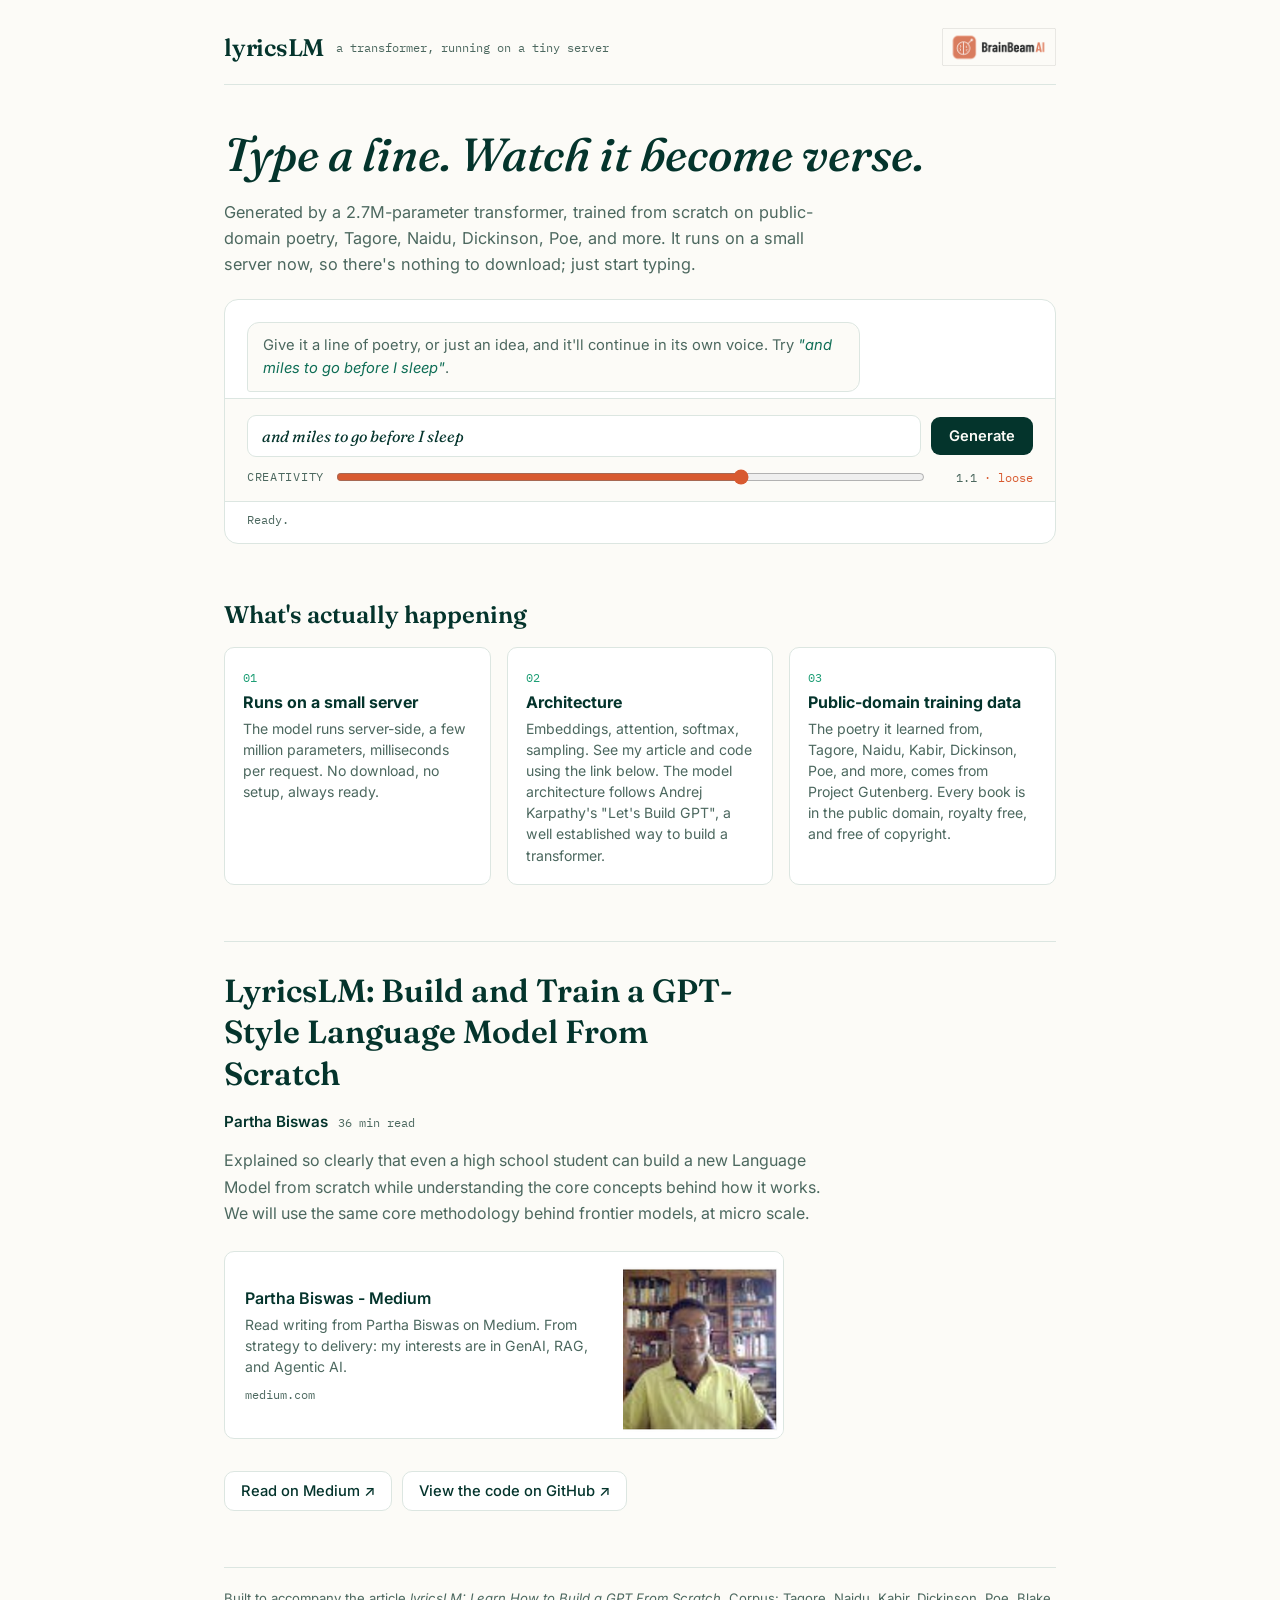
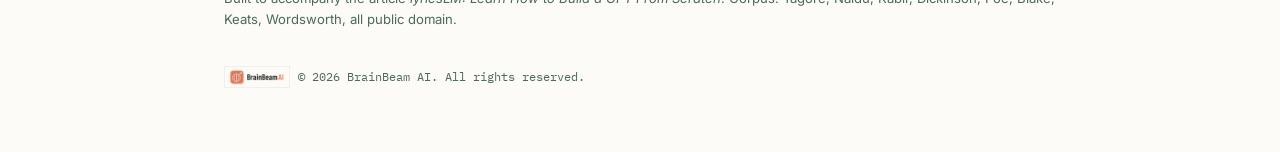
==== commit 25596c8d: "Update frontend" ====
--- a/frontend/index.html
+++ b/frontend/index.html
@@ -16,10 +16,12 @@
 
   <header class="topbar">
     <div class="brand">
-      <img class="brand-icon" src="brainbeam-icon.png" alt="BrainBeam AI">
       <span class="brand-mark">lyricsLM</span>
       <span class="brand-tag">a transformer, running on a tiny server</span>
     </div>
+    <a class="brand-logo-link" href="https://brainbeam.ai" target="_blank" rel="noopener">
+      <img class="brand-logo" src="brainbeam-lockup-header.png" alt="BrainBeam AI">
+    </a>
   </header>
 
   <section class="intro">
@@ -115,7 +117,7 @@
   </footer>
 
   <footer class="corp-foot">
-    <img class="corp-foot-icon" src="brainbeam-icon.png" alt="BrainBeam AI">
+    <img class="corp-foot-logo" src="brainbeam-lockup-footer.png" alt="BrainBeam AI">
     <span>© 2026 BrainBeam AI. All rights reserved.</span>
   </footer>
 
--- a/frontend/css/styles.css
+++ b/frontend/css/styles.css
@@ -38,7 +38,7 @@
 
 .topbar {
   display: flex;
-  align-items: baseline;
+  align-items: center;
   justify-content: space-between;
   padding: 28px 0 18px;
   border-bottom: 1px solid var(--line);
@@ -52,12 +52,16 @@
   flex-wrap: wrap;
 }
 
-.brand-icon {
-  width: 34px;
-  height: 34px;
-  border-radius: 8px;
+.brand-logo-link {
+  flex: none;
   display: block;
-  margin-right: 10px;
+  line-height: 0;
+}
+
+.brand-logo {
+  height: 38px;
+  width: auto;
+  display: block;
 }
 
 .brand-mark {
@@ -628,9 +632,8 @@
   color: var(--text-soft);
 }
 
-.corp-foot-icon {
-  width: 18px;
-  height: 18px;
-  border-radius: 5px;
+.corp-foot-logo {
+  height: 22px;
+  width: auto;
   display: block;
 }
